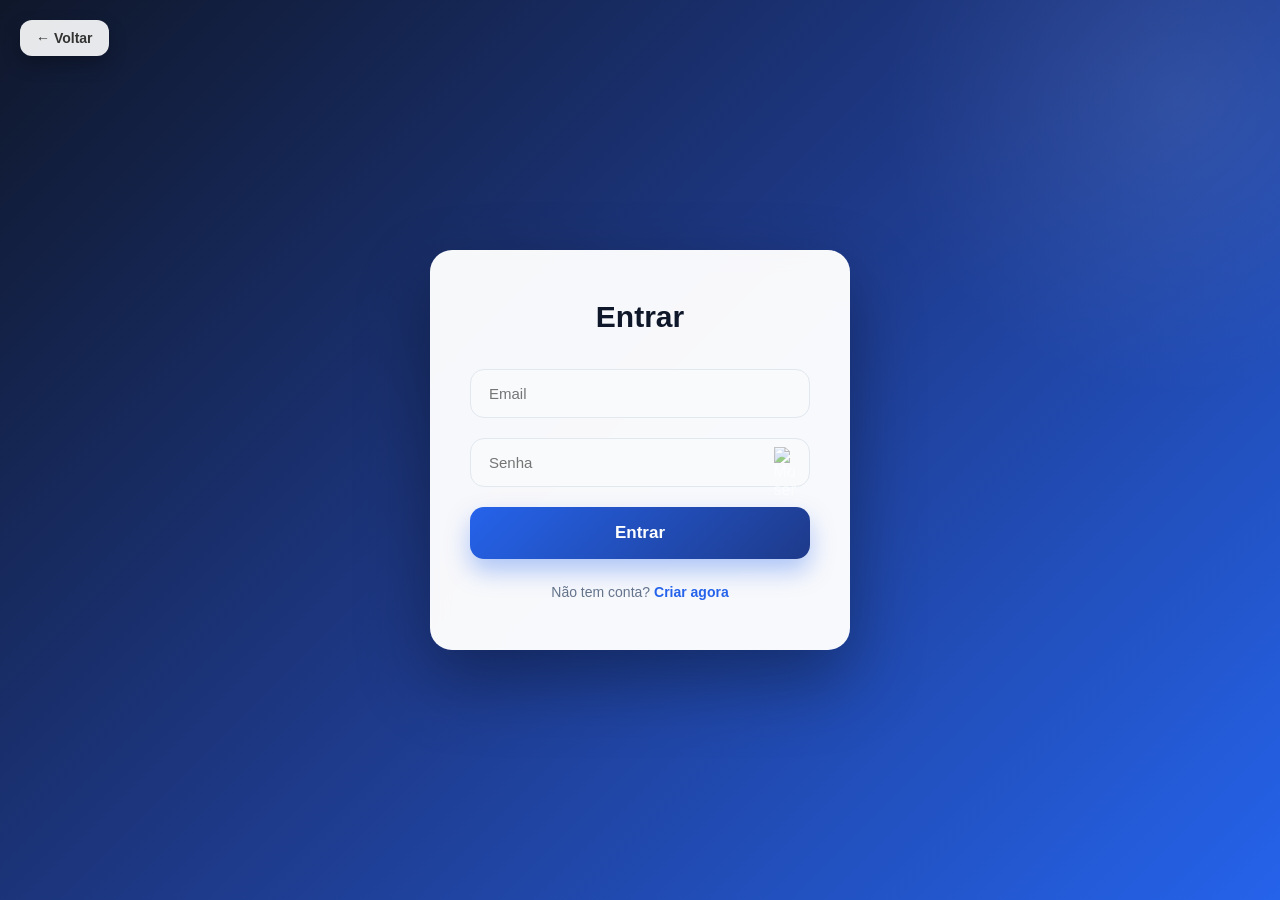
==== login-usuarios/login.html @ 9502abd8 "estrutura backend completa e frontend ajustado" ====
<!DOCTYPE html>
<html lang="pt-br">
<head>
  <meta charset="UTF-8" />
  <title>Login</title>
  <meta name="viewport" content="width=device-width, initial-scale=1.0" />

  <link rel="stylesheet" href="login.css" />
</head>
<body>

  <!-- BOTÃO VOLTAR -->
  <button class="voltar-btn" onclick="history.back()">← Voltar</button>

  <main class="login-container">
    <h1>Entrar</h1>

    <form id="loginForm">
      <input type="email" id="email" placeholder="Email" required />

      <!-- SENHA PADRÃO IGUAL REGISTER -->
      <div class="senha-container">
        <input type="password" id="senha" placeholder="Senha" required />
        <img 
          src="https://cdn-icons-png.flaticon.com/512/709/709612.png"
          class="toggle-senha"
          id="toggleSenhaIcon"
          alt="Mostrar senha"
        />
      </div>

      <button type="submit">Entrar</button>
    </form>

    <p>
      Não tem conta?
      <a href="register.html">Criar agora</a>
    </p>
  </main>

  <script src="auth.js"></script>
</body>
</html>
---- login-usuarios/login.css ----
/* ===============================
   VARIÁVEIS (PADRÃO LOJA)
=============================== */
:root {
  --azul-principal: #2563eb;
  --azul-escuro: #1e3a8a;
  --azul-claro: #3b82f6;
  --bg-gradiente: linear-gradient(135deg, #0f172a, #1e3a8a, #2563eb);
  --card-bg: rgba(255,255,255,0.97);
  --texto-principal: #0f172a;
  --texto-secundario: #64748b;
  --erro: #ef4444;
}

/* ===============================
   RESET & BASE
=============================== */
* {
  margin: 0;
  padding: 0;
  box-sizing: border-box;
  font-family: 'Inter', 'Segoe UI', Tahoma, Geneva, Verdana, sans-serif;
}

body {
  min-height: 100vh;
  display: flex;
  justify-content: center;
  align-items: center;
  background: var(--bg-gradiente);
  color: #fff;
  font-size: 16px;
  position: relative;
  overflow: hidden;
}

/* efeito leve no fundo */
body::before {
  content: "";
  position: absolute;
  width: 600px;
  height: 600px;
  background: radial-gradient(circle, rgba(255,255,255,.08), transparent 70%);
  top: -200px;
  right: -200px;
}

/* ===============================
   LOGIN CARD
=============================== */
.login-container {
  background: var(--card-bg);
  padding: 50px 40px;
  border-radius: 22px;
  width: 100%;
  max-width: 420px;
  text-align: center;
  box-shadow: 0 30px 70px rgba(0,0,0,0.35);
  transition: all 0.4s ease;
  backdrop-filter: blur(10px);
  position: relative;
  z-index: 2;
}

.login-container:hover {
  transform: translateY(-8px);
  box-shadow: 0 40px 90px rgba(0,0,0,0.45);
}

.login-container h1 {
  font-size: 30px;
  color: var(--texto-principal);
  margin-bottom: 35px;
  font-weight: 800;
}

/* ===============================
   FORM
=============================== */
.login-container form {
  display: flex;
  flex-direction: column;
}

.login-container input {
  padding: 15px 18px;
  margin-bottom: 20px;
  border: 1px solid #e2e8f0;
  border-radius: 14px;
  font-size: 15px;
  transition: all 0.3s ease;
  background: #f8fafc;
  color: var(--texto-principal);
}

.login-container input:focus {
  border-color: var(--azul-principal);
  box-shadow: 0 0 0 3px rgba(37, 99, 235, 0.2);
  outline: none;
  background: #ffffff;
}

/* ===============================
   BOTÃO LOGIN
=============================== */
.login-container button {
  padding: 16px 0;
  border: none;
  border-radius: 14px;
  background: linear-gradient(135deg, var(--azul-principal), var(--azul-escuro));
  color: #fff;
  font-size: 17px;
  font-weight: 700;
  cursor: pointer;
  transition: all 0.3s ease;
  box-shadow: 0 12px 25px rgba(37,99,235,.35);
}

.login-container button:hover {
  transform: translateY(-3px);
  box-shadow: 0 18px 35px rgba(37,99,235,.45);
}

.login-container button:active {
  transform: scale(0.97);
}

/* ===============================
   LINKS
=============================== */
.login-container p {
  margin-top: 25px;
  font-size: 14px;
  color: var(--texto-secundario);
}

.login-container p a {
  color: var(--azul-principal);
  font-weight: 600;
  text-decoration: none;
  transition: .3s;
}

.login-container p a:hover {
  color: var(--azul-escuro);
}

/* ===============================
   ERROS
=============================== */
.erro {
  color: var(--erro);
  font-size: 14px;
  margin-top: 10px;
  font-weight: 600;
  text-align: left;
}

/* ===============================
   BOTÃO VOLTAR
=============================== */
.voltar-btn {
  position: fixed;
  top: 20px;
  left: 20px;
  padding: 10px 16px;
  border: none;
  border-radius: 12px;
  background: rgba(255,255,255,0.9);
  color: #333;
  font-size: 14px;
  font-weight: 600;
  cursor: pointer;
  box-shadow: 0 8px 18px rgba(0,0,0,0.25);
  transition: all 0.3s ease;
  z-index: 1000;
}

.voltar-btn:hover {
  transform: translateY(-2px);
}

/* ===============================
   SENHA (OLHINHO)
=============================== */
.senha-container {
  position: relative;
}

.toggle-senha {
  position: absolute;
  right: 14px;
  top: 50%;
  transform: translateY(-50%);
  cursor: pointer;
  width: 22px;
  opacity: .6;
  transition: .2s;
}

.toggle-senha:hover {
  opacity: 1;
}

/* ===============================
   MODAL
=============================== */
.modal-overlay {
  position: fixed;
  inset: 0;
  background: rgba(15, 23, 42, 0.75);
  display: none;
  justify-content: center;
  align-items: center;
  z-index: 9999;
  backdrop-filter: blur(5px);
}

.modal {
  background: #ffffff;
  color: #000;
  padding: 30px;
  border-radius: 16px;
  width: 320px;
  text-align: center;
  box-shadow: 0 20px 45px rgba(0, 0, 0, 0.4);
  animation: aparecer 0.25s ease;
}

.modal h2 {
  margin-bottom: 15px;
  font-size: 20px;
}

.modal button {
  margin-top: 20px;
  padding: 10px 20px;
  border: none;
  border-radius: 10px;
  background: var(--azul-principal);
  color: #fff;
  cursor: pointer;
  font-weight: 600;
  transition: .2s;
}

.modal button:hover {
  background: var(--azul-escuro);
  transform: translateY(-2px);
}

/* ===============================
   RESPONSIVO
=============================== */
@media (max-width: 500px) {
  .login-container {
    padding: 35px 25px;
  }

  .login-container h1 {
    font-size: 24px;
  }

  .login-container button {
    font-size: 16px;
  }
}

/* ===============================
   ANIMAÇÃO
=============================== */
@keyframes aparecer {
  from { transform: scale(0.9); opacity: 0; }
  to { transform: scale(1); opacity: 1; }
}

.senha-container input {
  width: 100%;
  padding-right: 45px; /* espaço para o olhinho */
}
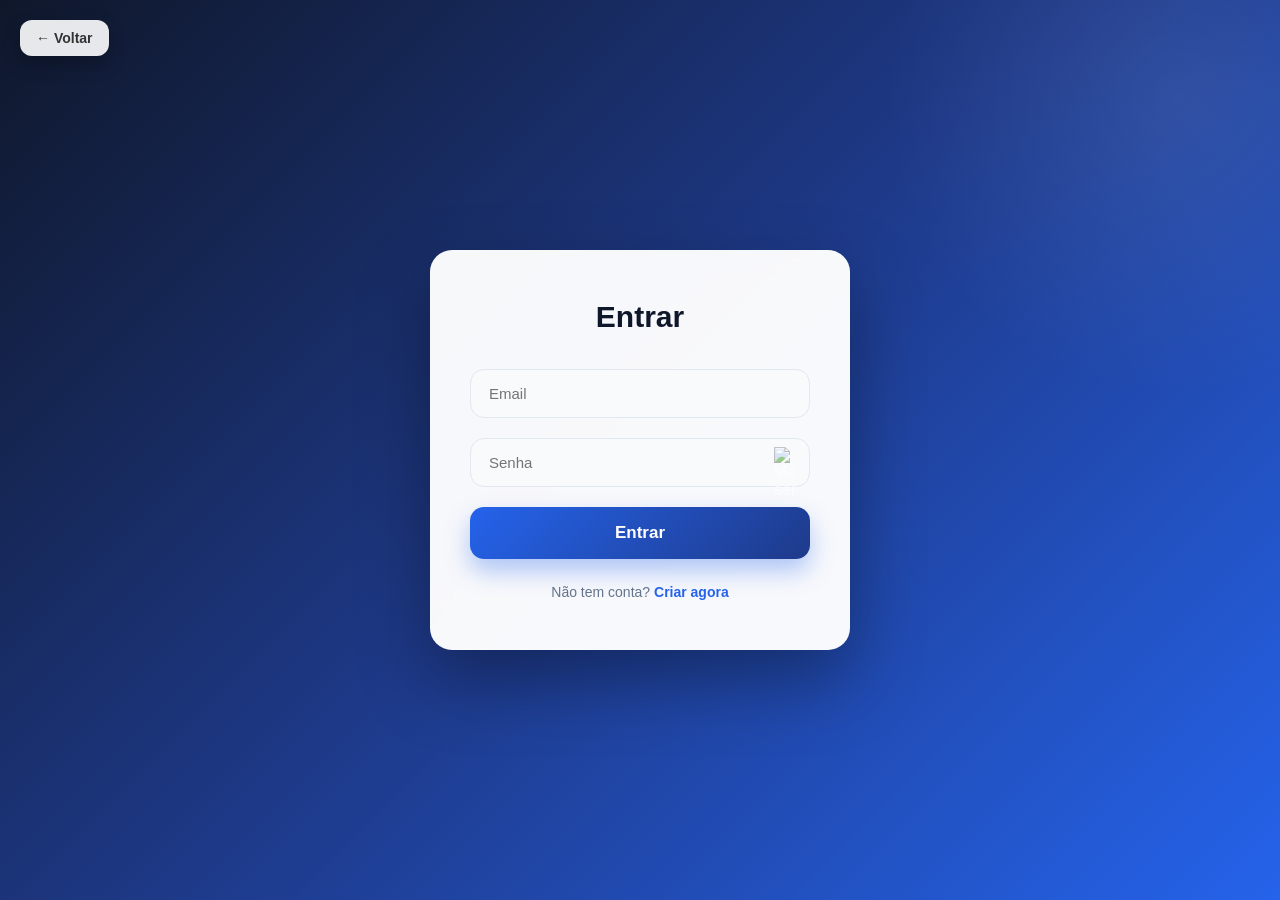
==== commit 83556e46: "aprimorando o projeto inserindo novas regras e deixando mais profissional" ====
--- a/login-usuarios/login.html
+++ b/login-usuarios/login.html
@@ -8,6 +8,14 @@
   <link rel="stylesheet" href="login.css" />
 </head>
 <body>
+
+   <div id="modalOverlay" class="modal-overlay" style="display: none;">
+  <div class="modal">
+    <h2>Aviso</h2>
+    <p id="modalMessage"></p>
+    <button type="button" onclick="fecharModal()">Fechar</button>
+  </div>
+</div>
 
   <!-- BOTÃO VOLTAR -->
   <button class="voltar-btn" onclick="history.back()">← Voltar</button>
--- a/login-usuarios/login.css
+++ b/login-usuarios/login.css
@@ -277,4 +277,44 @@
 .senha-container input {
   width: 100%;
   padding-right: 45px; /* espaço para o olhinho */
+}
+
+
+
+
+/* ===============================
+   ESTILO DE ERRO NOS INPUTS
+=============================== */
+.input-error {
+  border-color: var(--erro) !important;
+  background-color: #fff1f1 !important; /* Um tom de vermelho bem leve */
+  box-shadow: 0 0 0 3px rgba(239, 68, 68, 0.2) !important;
+  animation: balancar 0.3s ease-in-out;
+}
+
+/* Animação para o campo "tremer" quando houver erro */
+@keyframes balancar {
+  0%, 100% { transform: translateX(0); }
+  25% { transform: translateX(-5px); }
+  75% { transform: translateX(5px); }
+}
+
+
+/* Classe que o JavaScript ativa quando há erro */
+.input-error {
+    border: 2px solid #dc3545 !important; /* Vermelho padrão de erro */
+    background-color: #fff8f8 !important; /* Um leve fundo rosado para destacar */
+    transition: all 0.3s ease; /* Suaviza a aparição do erro */
+}
+
+/* Opcional: Efeito de "tremer" quando o erro aparece */
+.input-error {
+    animation: shake 0.2s ease-in-out 0s 2;
+}
+
+@keyframes shake {
+    0% { margin-left: 0rem; }
+    25% { margin-left: 0.5rem; }
+    75% { margin-left: -0.5rem; }
+    100% { margin-left: 0rem; }
 }
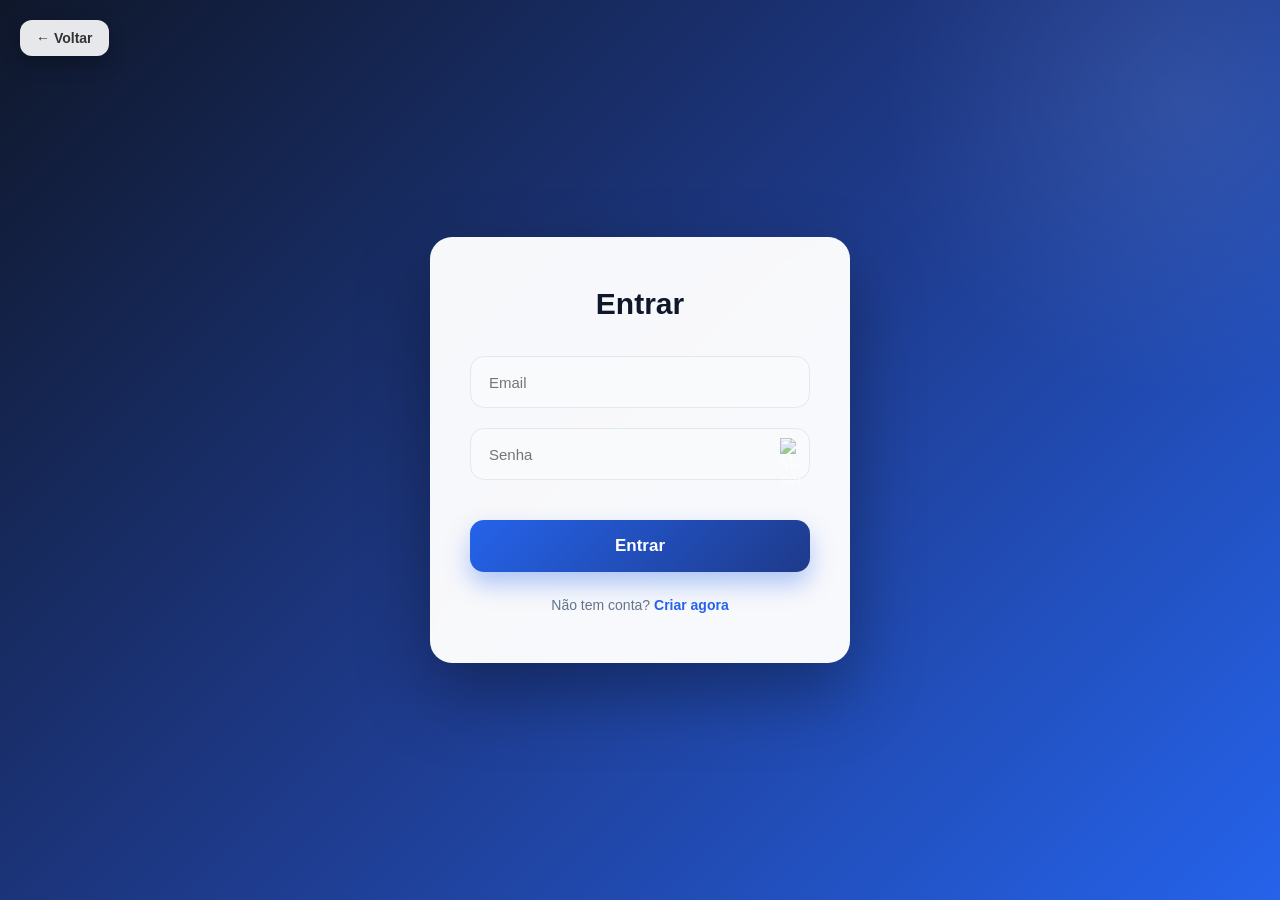
==== commit 80648cfe: "aprimorando projeto e colocando arquivos db shm e wal no git ignore" ====
--- a/login-usuarios/login.html
+++ b/login-usuarios/login.html
@@ -26,16 +26,17 @@
     <form id="loginForm">
       <input type="email" id="email" placeholder="Email" required />
 
-      <!-- SENHA PADRÃO IGUAL REGISTER -->
-      <div class="senha-container">
-        <input type="password" id="senha" placeholder="Senha" required />
-        <img 
-          src="https://cdn-icons-png.flaticon.com/512/709/709612.png"
-          class="toggle-senha"
-          id="toggleSenhaIcon"
-          alt="Mostrar senha"
-        />
-      </div>
+ <div class="senha-container" style="position: relative; display: inline-block; width: 250px;">
+    <input type="password" id="senha" placeholder="Senha" required 
+        style="width: 100%; height: 40px; padding: 0 40px 0 10px; box-sizing: border-box; border: 1px solid #ccc; border-radius: 4px; outline: none;">
+    
+    <img 
+        src="https://img.icons8.com/material-outlined/24/000000/invisible.png" 
+        id="toggleSenhaIcon" 
+        alt="Mostrar senha"
+        style="position: absolute; right: 10px; top: 50%; transform: translateY(-50%); width: 20px; cursor: pointer; opacity: 0.6;"
+    >
+</div>
 
       <button type="submit">Entrar</button>
     </form>
--- a/login-usuarios/login.css
+++ b/login-usuarios/login.css
@@ -274,11 +274,52 @@
   to { transform: scale(1); opacity: 1; }
 }
 
+/* ===============================
+   SOLUÇÃO DEFINITIVA: LARGURA 100%
+=============================== */
+
+/* 1. Fazemos o formulário esticar todos os filhos igualmente */
+#loginForm {
+    display: flex;
+    flex-direction: column;
+    width: 100%;
+}
+
+/* 2. Removemos o inline-block da div de senha para ela ocupar a linha toda */
+.senha-container {
+    position: relative;
+    width: 100% !important; 
+    display: block !important; /* ISSO IGUALA AS LARGURAS */
+    margin-bottom: 20px;
+}
+
+/* 3. Estilo único para EMAIL e SENHA ficarem idênticos */
+#email, 
 .senha-container input {
-  width: 100%;
-  padding-right: 45px; /* espaço para o olhinho */
-}
-
+    width: 100% !important;
+    padding: 15px 18px !important;
+    border: 1px solid #e2e8f0 !important;
+    border-radius: 14px !important;
+    font-size: 15px !important;
+    background: #f8fafc !important;
+    box-sizing: border-box !important; /* Impede o padding de deformar o tamanho */
+    height: 52px !important; /* Fixamos a altura para não dar diferença */
+    transition: all 0.3s ease;
+}
+
+/* Espaço pro olho apenas no campo de senha */
+#senha {
+    padding-right: 48px !important;
+}
+
+/* Foco igual para ambos */
+#email:focus, 
+.senha-container input:focus {
+    border-color: var(--azul-principal) !important;
+    box-shadow: 0 0 0 3px rgba(37, 99, 235, 0.2) !important;
+    background: #ffffff !important;
+    outline: none;
+}
 
 
 
